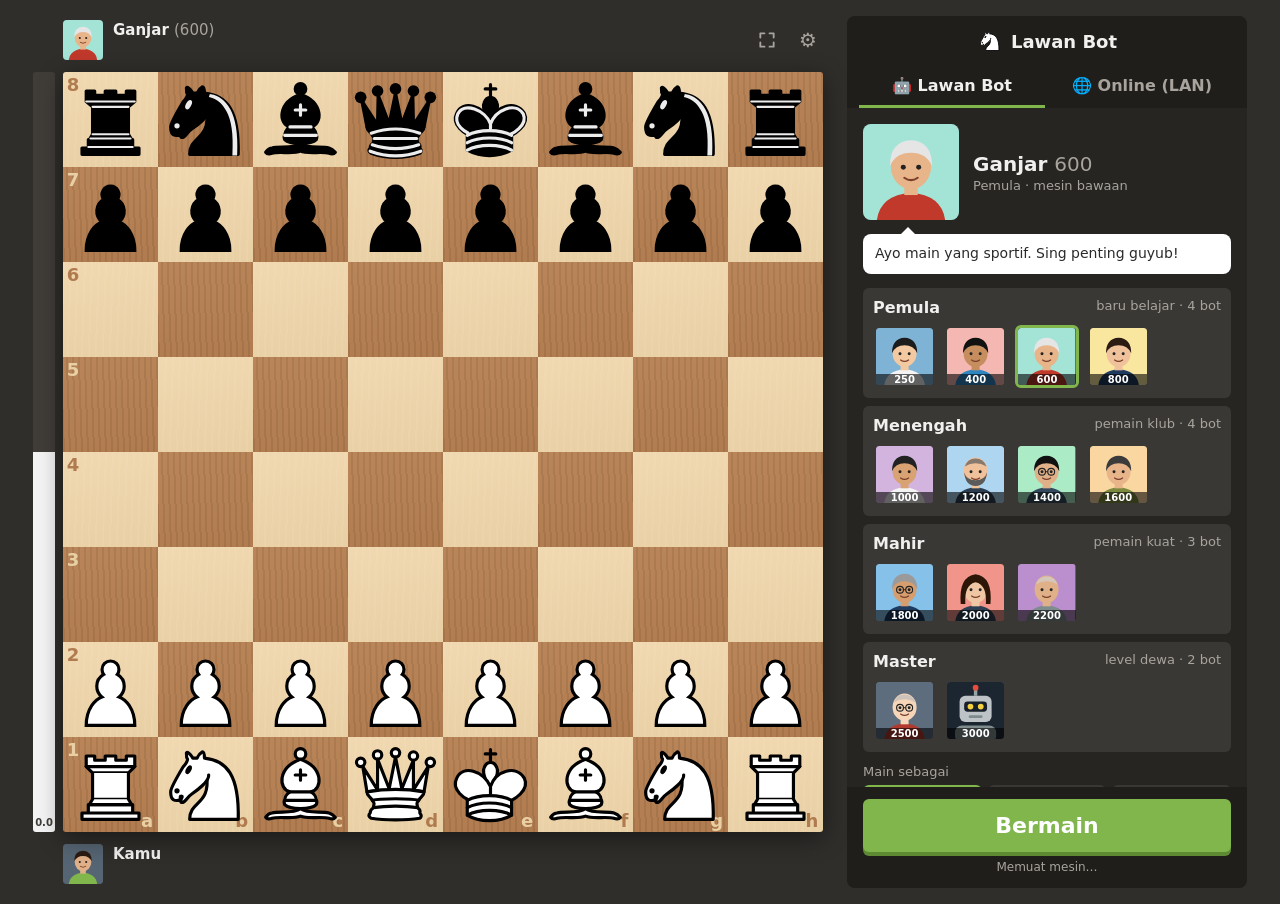
==== index.html @ 0bcccc4a "Video kalah tersendiri: media/kalah.mp4 skak.mp4 tetap untuk menang.  Co-Authored-By: Claude Opus 5." ====
<!doctype html>
<html lang="id">
<head>
  <meta charset="utf-8">
  <meta name="viewport" content="width=device-width, initial-scale=1">
  <title>Pakcatur – Main Catur Gratis</title>
  <meta name="description" content="Main catur gratis di browser: lawan 13 bot (rating 250–3000), ulasan permainan dengan akurasi tiap langkah, atau tanding online dengan teman.">
  <meta name="theme-color" content="#302e2b">
  <link rel="icon" type="image/png" href="img/favicon.png">
  <link rel="apple-touch-icon" href="img/apple-touch-icon.png">
  <!-- Pratinjau saat link dibagikan (WhatsApp, Facebook, Telegram, X) -->
  <meta property="og:type" content="website">
  <meta property="og:site_name" content="Pakcatur">
  <meta property="og:locale" content="id_ID">
  <meta property="og:url" content="https://pakcatur.my.id/">
  <meta property="og:title" content="Pakcatur – Main Catur Gratis">
  <meta property="og:description" content="Main catur gratis di browser: lawan 13 bot (rating 250–3000), ulasan permainan dengan akurasi tiap langkah, atau tanding online dengan teman.">
  <meta property="og:image" content="https://pakcatur.my.id/img/og.png">
  <meta property="og:image:width" content="1200">
  <meta property="og:image:height" content="630">
  <meta property="og:image:alt" content="Pakcatur: ikon kuda catur dan tulisan Main catur gratis di browser">
  <meta name="twitter:card" content="summary_large_image">
  <link rel="stylesheet" href="css/style.css?v=8">
</head>
<body>
  <main class="app">
    <section class="play-area">
      <!-- Khusus HP: obrolan bot di atas papan -->
      <div class="m-chat" id="mChat">
        <div class="avatar" id="mChatAvatar"></div>
        <div class="m-bubbles">
          <div id="mBubbles"></div>
          <div class="m-status" id="mStatus"></div>
        </div>
      </div>
      <div class="player-bar" id="topBar">
        <div class="avatar" id="topAvatar"></div>
        <div class="player-info">
          <div class="player-name"><span id="topName">Bot</span> <span class="rating" id="topRating"></span></div>
          <div class="captured" id="topCaptured"></div>
        </div>
        <div class="clock" id="topClock" hidden>10:00</div>
        <button class="icon-gear" id="btnFull" data-tip="Layar penuh (tekan lagi untuk keluar)" data-key="L"></button>
        <button class="icon-gear" id="btnSettings" data-tip="Ganti tema papan &amp; set bidak" data-key="T">⚙</button>
      </div>

      <div class="board-row">
        <div class="eval-bar" id="evalBar" title="Evaluasi posisi">
          <div class="eval-fill" id="evalFill"></div>
          <span class="eval-text" id="evalText">0.0</span>
        </div>
        <div class="board-wrap">
          <div class="board" id="board" aria-label="Papan catur">
            <div class="squares" id="squares"></div>
            <svg class="arrows" id="arrows" viewBox="0 0 800 800" aria-hidden="true">
              <defs>
                <marker id="ah-user" markerWidth="4" markerHeight="4" refX="2" refY="2" orient="auto"><path d="M0,0 L4,2 L0,4 z" fill="rgba(255,170,0,.85)"/></marker>
                <marker id="ah-best" markerWidth="4" markerHeight="4" refX="2" refY="2" orient="auto"><path d="M0,0 L4,2 L0,4 z" fill="rgba(129,182,76,.9)"/></marker>
                <marker id="ah-hint" markerWidth="4" markerHeight="4" refX="2" refY="2" orient="auto"><path d="M0,0 L4,2 L0,4 z" fill="rgba(60,140,255,.85)"/></marker>
              </defs>
            </svg>
            <div class="pieces" id="pieces"></div>
            <div class="cls-badge" id="clsBadge" hidden></div>
            <div class="promo" id="promo" hidden></div>
            <div class="overlay" id="gameOver" hidden>
              <div class="result-card" id="resultCard">
                <video class="result-video" id="resultVideo" playsinline loop preload="none"></video>
                <button class="close-x" id="btnCloseResult" title="Tutup">✕</button>
                <button class="video-sound" id="btnVideoSound" title="Nyalakan suara video" hidden>🔇</button>
                <div class="result-title" id="resultTitle">Kamu Menang!</div>
                <div class="result-reason" id="resultReason">dengan skakmat</div>
                <div class="result-avatars">
                  <div class="result-player"><div class="avatar big" id="resultMe"></div><div class="result-name" id="resultMeName"></div></div>
                  <span class="vs" id="resultScore">1-0</span>
                  <div class="result-player"><div class="avatar big" id="resultBot"></div><div class="result-name" id="resultBotName"></div></div>
                </div>
                <button class="btn green" id="btnGameReview" data-tip="Analisis semua langkah: akurasi, blunder &amp; langkah terbaik" data-key="G">⭐ Ulasan Permainan</button>
                <div class="btn-row">
                  <button class="btn" id="btnRematch" data-tip="Main lagi melawan lawan yang sama" data-key="N">Main Lagi</button>
                  <button class="btn" id="btnNewBot">Ganti Bot</button>
                </div>
              </div>
            </div>
          </div>
        </div>
      </div>

      <div class="player-bar" id="bottomBar">
        <div class="avatar" id="bottomAvatar"></div>
        <div class="player-info">
          <div class="player-name"><span id="bottomName">Kamu</span> <span class="rating" id="bottomRating"></span></div>
          <div class="captured" id="bottomCaptured"></div>
        </div>
        <div class="clock" id="bottomClock" hidden>10:00</div>
      </div>

      <!-- Khusus HP: daftar langkah mendatar -->
      <div class="m-moves">
        <button class="m-arrow" id="mPrev" aria-label="Mundur">‹</button>
        <div class="m-strip" id="mStrip"></div>
        <button class="m-arrow" id="mNext" aria-label="Maju">›</button>
      </div>
    </section>

    <aside class="panel">
      <header class="panel-head">
        <img src="pieces/wN.svg" alt="" width="26" height="26">
        <h1 id="panelTitle">Lawan Bot</h1>
      </header>
      <div class="mode-tabs" id="modeTabs">
        <button data-tab="bot" class="active">🤖 Lawan Bot</button>
        <button data-tab="online">🌐 Online (LAN)</button>
      </div>

      <!-- Tahap pilih bot -->
      <div class="panel-body" id="setupView">
        <div class="bot-hero">
          <div class="avatar huge" id="heroAvatar"></div>
          <div>
            <div class="hero-name"><span id="heroName"></span> <span class="rating" id="heroRating"></span></div>
            <div class="hero-level" id="heroLevel"></div>
          </div>
        </div>
        <div class="bubble" id="heroQuote"></div>
        <div class="bot-groups" id="botGroups"></div>

        <div class="options">
          <div class="opt-label">Main sebagai</div>
          <div class="seg" id="colorSeg">
            <button data-color="w" title="Putih"><img src="pieces/wK.svg" alt="Putih"></button>
            <button data-color="r" title="Acak"><span class="rand">?</span></button>
            <button data-color="b" title="Hitam"><img src="pieces/bK.svg" alt="Hitam"></button>
          </div>
          <div class="opt-label">Waktu</div>
          <select id="timeSelect">
            <option value="0">Tanpa batas waktu</option>
            <option value="180+2">3 menit | +2 detik</option>
            <option value="300+0">5 menit</option>
            <option value="600+0">10 menit</option>
            <option value="900+10">15 menit | +10 detik</option>
          </select>
          <label class="check"><input type="checkbox" id="optHints" checked> Tampilkan langkah yang sah</label>
          <label class="check"><input type="checkbox" id="optEval" checked> Tampilkan bar evaluasi</label>
          <label class="check"><input type="checkbox" id="optSound" checked> Suara</label>
          <button class="btn wide" id="btnTheme" data-tip="Ganti tema papan &amp; set bidak" data-key="T">🎨 Tema Papan &amp; Bidak</button>
        </div>
      </div>

      <!-- Lobi online (jaringan lokal) -->
      <div class="panel-body" id="onlineView" hidden>
        <div id="olOffline" class="ol-offline">
          <b>Mode online butuh server.</b>
          <p>Di komputer yang menyimpan game, jalankan:</p>
          <pre>cd D:\Catur
node server.js</pre>
          <p>Lalu buka alamat <b>Jaringan</b> yang muncul (misalnya <code>http://20.20.200.3:3000</code>) dari semua perangkat yang ingin bermain.</p>
        </div>
        <div id="olMain" hidden>
          <div class="opt-label">Nama kamu</div>
          <input class="text-input" id="olName" maxlength="20" autocomplete="off">

          <div id="olCreateBox">
            <div class="ol-head">Buat Lobi</div>
            <input class="text-input" id="olRoomName" maxlength="20" placeholder="Nama lobi (opsional)" autocomplete="off">
            <div class="opt-label">Kamu main sebagai</div>
            <div class="seg" id="olColorSeg">
              <button data-color="w" title="Putih"><img src="pieces/wK.svg" alt="Putih"></button>
              <button data-color="r" title="Acak"><span class="rand">?</span></button>
              <button data-color="b" title="Hitam"><img src="pieces/bK.svg" alt="Hitam"></button>
            </div>
            <div class="opt-label">Waktu</div>
            <select id="olTime">
              <option value="0">Tanpa batas waktu</option>
              <option value="180+2">3 menit | +2 detik</option>
              <option value="300+0">5 menit</option>
              <option value="600+0">10 menit</option>
              <option value="900+10">15 menit | +10 detik</option>
            </select>
            <button class="btn green wide" id="olCreate">Buat Lobi</button>
          </div>

          <div class="ol-waiting" id="olWaiting" hidden>
            <div class="rv-spinner"></div>
            <div class="ol-wait-name" id="olWaitName"></div>
            <div class="ol-wait-info" id="olWaitInfo"></div>
            <p>Menunggu lawan bergabung…</p>
            <button class="btn" id="olCancel">Batalkan Lobi</button>
          </div>

          <div class="ol-head">Lobi Tersedia <span id="olCount"></span></div>
          <div id="olList"></div>
        </div>
      </div>

      <!-- Tahap bermain -->
      <div class="panel-body" id="gameView" hidden>
        <div class="bot-chat">
          <div class="avatar" id="chatAvatar"></div>
          <div class="bubble" id="chatText"></div>
        </div>
        <form class="ol-chat" id="olChatForm" hidden>
          <input class="text-input" id="olChatInput" maxlength="200" placeholder="Ketik pesan untuk lawan…" autocomplete="off">
          <button class="btn" type="submit">Kirim</button>
        </form>
        <div class="status" id="statusLine"></div>
        <div class="moves" id="moveList"></div>
        <div class="nav">
          <button class="icon-btn" id="navFirst" data-tip="Ke posisi awal" data-key="↑">&#x23EE;</button>
          <button class="icon-btn" id="navPrev" data-tip="Mundur satu langkah" data-key="←">&#x25C0;</button>
          <button class="icon-btn" id="navNext" data-tip="Maju satu langkah" data-key="→">&#x25B6;</button>
          <button class="icon-btn" id="navLast" data-tip="Kembali ke posisi terkini" data-key="↓">&#x23ED;</button>
        </div>
        <div class="actions">
          <button class="btn" id="btnHint" data-tip="Tampilkan panah langkah terbaik dari Stockfish" data-key="H">💡 Petunjuk</button>
          <button class="btn" id="btnUndo" data-tip="Batalkan langkah terakhirmu (dan balasan lawan)" data-key="U / Ctrl+Z">↶ Ambil Kembali</button>
          <button class="btn" id="btnFlip" data-tip="Putar papan 180°" data-key="F">⇅ Balik Papan</button>
          <button class="btn" id="btnPgn" data-tip="Salin catatan permainan (PGN) ke clipboard" data-key="P">📋 Salin PGN</button>
          <button class="btn" id="btnDraw" data-tip="Tawarkan hasil seri kepada lawan" data-key="D" hidden>½ Tawarkan Seri</button>
          <button class="btn danger" id="btnResign" data-tip="Menyerah dan akhiri permainan (tekan dua kali)" data-key="R ×2">⚑ Menyerah</button>
          <button class="btn review-btn" id="btnReviewSide" data-tip="Analisis semua langkah: akurasi, blunder &amp; langkah terbaik" data-key="G" hidden>⭐ Ulasan Permainan</button>
          <button class="btn" id="btnNew" data-tip="Kembali ke menu untuk memilih bot atau lawan baru" data-key="N">＋ Permainan Baru</button>
        </div>
      </div>

      <!-- Tahap ulasan permainan -->
      <div class="panel-body" id="reviewView" hidden>
        <div id="reviewProgress">
          <div class="rv-loading">
            <div class="rv-spinner"></div>
            <div class="rv-title">Menganalisis permainan</div>
            <div class="rv-sub" id="reviewProgressText">Menyiapkan…</div>
            <div class="progress"><div id="reviewBar"></div></div>
            <button class="btn" id="rvCancel">Batal</button>
          </div>
        </div>
        <div id="reviewContent" hidden>
          <div class="coach">
            <div class="coach-icon" id="coachIcon">▶</div>
            <div class="coach-text"><div id="coachTitle"></div><div class="coach-body" id="coachBody"></div><div class="coach-sub" id="coachSub"></div></div>
          </div>
          <div class="coach-actions" id="coachActions" hidden>
            <button class="btn" id="rvBest" data-tip="Putar variasi terbaik di papan" data-key="B">⭐ Langkah Terbaik</button>
            <button class="btn" id="rvRetry" data-tip="Ulangi posisi ini dan cari langkah yang lebih baik" data-key="C">↺ Coba Lagi</button>
            <button class="btn" id="rvExit" data-tip="Keluar dari mode ini" data-key="Esc" hidden>← Kembali</button>
          </div>
          <svg class="eval-graph" id="evalGraph" preserveAspectRatio="none"></svg>
          <div class="nav">
            <button class="icon-btn" id="rvFirst" data-tip="Ke posisi awal" data-key="↑">&#x23EE;</button>
            <button class="icon-btn" id="rvPrev" data-tip="Mundur satu langkah" data-key="←">&#x25C0;</button>
            <button class="icon-btn play" id="rvPlay" data-tip="Putar ulang otomatis" data-key="Spasi">▶</button>
            <button class="icon-btn" id="rvNext" data-tip="Maju satu langkah" data-key="→">&#x25B6;</button>
            <button class="icon-btn" id="rvLast" data-tip="Ke langkah terakhir" data-key="↓">&#x23ED;</button>
          </div>
          <div class="acc-row">
            <div class="acc-card"><div class="avatar" id="accMeAvatar"></div><div class="acc-name">Kamu</div><div class="acc-val" id="accMe">–</div></div>
            <div class="acc-label">Akurasi</div>
            <div class="acc-card"><div class="avatar" id="accBotAvatar"></div><div class="acc-name" id="accBotName">Bot</div><div class="acc-val" id="accBot">–</div></div>
          </div>
          <table class="cls-table" id="clsTable"></table>
          <div class="opening" id="openingName"></div>
          <div class="moves" id="reviewMoves"></div>
          <div class="btn-row">
            <button class="btn" id="rvBack" data-tip="Tutup ulasan dan kembali ke permainan" data-key="Esc">← Kembali</button>
            <button class="btn green" id="rvRematch" data-tip="Mulai permainan baru" data-key="N">Main Lagi</button>
          </div>
        </div>
      </div>

      <footer class="panel-foot">
        <button class="btn green big" id="btnPlay" data-tip="Mulai permainan melawan bot terpilih" data-key="Enter">Bermain</button>
        <div class="engine-info" id="engineInfo">Memuat mesin…</div>
      </footer>
    </aside>
  </main>
  <div class="toast" id="toast" hidden></div>

  <!-- Tawaran dari lawan (seri / main lagi) -->
  <div class="offer-bar" id="offerBar" hidden>
    <span id="offerText"></span>
    <button class="btn green" id="offerAccept">Terima</button>
    <button class="btn" id="offerDecline">Tolak</button>
  </div>

  <!-- Khusus HP: toolbar bawah & menu pilihan -->
  <nav class="m-toolbar" id="mToolbar"></nav>
  <div class="modal" id="mSheet" hidden>
    <div class="modal-card sheet-card" role="dialog" aria-label="Pilihan">
      <button class="close-x" id="mSheetClose" title="Tutup">✕</button>
      <h2>Pilihan</h2>
      <form class="ol-chat" id="mChatForm" hidden>
        <input class="text-input" id="mChatInput" maxlength="200" placeholder="Ketik pesan untuk lawan…" autocomplete="off">
        <button class="btn" type="submit">Kirim</button>
      </form>
      <div id="mSheetItems"></div>
    </div>
  </div>

  <div class="modal" id="settingsModal" hidden>
    <div class="modal-card" role="dialog" aria-label="Tema papan dan bidak">
      <button class="close-x" id="btnCloseSettings" title="Tutup">✕</button>
      <h2>Tema Papan &amp; Bidak</h2>
      <div class="preview-board" id="previewBoard"></div>
      <h3>Papan</h3>
      <div class="theme-grid" id="themeGrid"></div>
      <h3>Bidak</h3>
      <div class="piece-grid" id="pieceGrid"></div>
      <label class="check"><input type="checkbox" id="optCoords" checked> Tampilkan koordinat</label>
      <button class="btn green wide" id="btnSettingsDone">Selesai</button>
    </div>
  </div>

  <script src="js/core.js?v=8"></script>
  <script src="js/ai.js?v=8"></script>
  <script src="engine/stockfish-src.js?v=8" defer></script>
  <script src="js/app.js?v=8" defer></script>
</body>
</html>
---- css/style.css ----
:root {
  --bg: #302e2b;
  --panel: #262522;
  --panel-2: #1f1e1b;
  --card: #3a3835;
  --card-hover: #45423e;
  --text: #f1f0ee;
  --muted: #a8a49d;
  --green: #81b64c;
  --green-dark: #5d8a33;
  --danger: #c4483b;
  --light-sq: #e9cfa4;
  --dark-sq: #b07b4f;
  --last-move: rgba(255, 214, 51, .45);
  --select: rgba(255, 214, 51, .6);
  --board-size: min(calc(100vh - 140px), calc(100vw - 520px));
  font-family: "Segoe UI", system-ui, -apple-system, Roboto, sans-serif;
}

* { box-sizing: border-box; }
html, body { margin: 0; height: 100%; }
body { background: var(--bg); color: var(--text); overflow-x: hidden; }
button { font: inherit; color: inherit; cursor: pointer; }
[hidden] { display: none !important; }

.app {
  display: flex;
  justify-content: center;
  align-items: flex-start;
  gap: 24px;
  padding: 16px;
  min-height: 100%;
}

/* ---------- Area papan ---------- */
.play-area { display: flex; flex-direction: column; gap: 8px; }
.board-row { display: flex; gap: 8px; }

.player-bar {
  display: flex;
  align-items: center;
  gap: 10px;
  height: 48px;
  margin-left: 30px;
  width: var(--board-size);
}
.player-info { flex: 1; min-width: 0; }
.player-name { font-weight: 600; font-size: 15px; white-space: nowrap; overflow: hidden; text-overflow: ellipsis; }
.rating { color: var(--muted); font-weight: 400; }
.captured { display: flex; align-items: center; height: 20px; font-size: 12px; color: var(--muted); }
.captured img { width: 18px; height: 18px; margin-right: -7px; }
.captured img + span { margin-left: 12px; }
.captured .gap { width: 10px; }

.clock {
  font-family: Consolas, "Roboto Mono", monospace;
  font-size: 22px;
  font-weight: 700;
  padding: 6px 12px;
  border-radius: 4px;
  background: #989795;
  color: #3a3835;
  min-width: 100px;
  text-align: right;
}
.clock.active { background: #fff; color: #1f1e1b; }
.clock.low { background: #e05a4e; color: #fff; }

.avatar {
  width: 40px; height: 40px;
  border-radius: 4px;
  overflow: hidden;
  flex-shrink: 0;
  background: #555;
}
.avatar svg { width: 100%; height: 100%; display: block; }
.avatar.big { width: 64px; height: 64px; border-radius: 6px; }
.avatar.huge { width: 96px; height: 96px; border-radius: 8px; }

.eval-bar {
  position: relative;
  width: 22px;
  height: var(--board-size);
  background: #403d39;
  border-radius: 3px;
  overflow: hidden;
  flex-shrink: 0;
}
.eval-bar.off { visibility: hidden; }
.eval-fill {
  position: absolute;
  left: 0; right: 0; bottom: 0;
  height: 50%;
  background: #f4f4f4;
  transition: height .6s ease;
}
.eval-bar.flipped .eval-fill { top: 0; bottom: auto; }
.eval-text {
  position: absolute;
  left: 0; right: 0;
  bottom: 4px;
  font-size: 10px;
  font-weight: 700;
  text-align: center;
  color: #403d39;
}
.eval-text.top { top: 4px; bottom: auto; color: #f4f4f4; }

.board-wrap { width: var(--board-size); height: var(--board-size); }
.board {
  position: relative;
  width: 100%; height: 100%;
  border-radius: 3px;
  overflow: hidden;
  user-select: none;
  touch-action: none;
  box-shadow: 0 6px 24px rgba(0, 0, 0, .45);
}
.squares {
  position: absolute; inset: 0;
  display: grid;
  grid-template-columns: repeat(8, 1fr);
  grid-template-rows: repeat(8, 1fr);
}
.sq { position: relative; }
.sq.light { background: var(--light-bg); }
.sq.dark { background: var(--dark-bg); }
.sq::before { content: ""; position: absolute; inset: 0; pointer-events: none; }
.sq.last::before { background: var(--last-move); }
.sq.sel::before { background: var(--select); }
.sq.hover::before { box-shadow: inset 0 0 0 4px rgba(255, 255, 255, .65); }
.sq.mark::before { background: rgba(235, 97, 80, .8); }
.sq.check::before {
  background: radial-gradient(circle, rgba(255, 0, 0, .95) 0%, rgba(231, 0, 0, .6) 35%, rgba(169, 0, 0, 0) 70%);
}
.sq.hint-sq::before { background: rgba(60, 140, 255, .35); }
.sq.dot::after {
  content: "";
  position: absolute;
  left: 50%; top: 50%;
  width: 32%; height: 32%;
  transform: translate(-50%, -50%);
  border-radius: 50%;
  background: rgba(0, 0, 0, .16);
  pointer-events: none;
}
.sq.ring::after {
  content: "";
  position: absolute;
  inset: 0;
  border-radius: 50%;
  box-shadow: inset 0 0 0 calc(var(--board-size) / 8 * .09) rgba(0, 0, 0, .16);
  pointer-events: none;
}
.coord {
  position: absolute;
  font-size: calc(var(--board-size) / 8 * .19);
  font-weight: 700;
  pointer-events: none;
}
.coord.rank { left: 4%; top: 2%; }
.coord.file { right: 5%; bottom: 1%; }
.sq.light .coord { color: var(--dark-sq); }
.sq.dark .coord { color: var(--light-sq); }

.arrows { position: absolute; inset: 0; width: 100%; height: 100%; pointer-events: none; z-index: 3; }

.pieces { position: absolute; inset: 0; pointer-events: none; z-index: 2; }
.piece {
  position: absolute;
  left: 0; top: 0;
  width: 12.5%; height: 12.5%;
  background-size: 100% 100%;
  will-change: transform;
}
.piece.anim { transition: transform .18s ease-out; }
.piece.dragging { z-index: 10; transform-origin: center; filter: drop-shadow(0 6px 6px rgba(0, 0, 0, .35)); }
.piece.ghost { opacity: .35; }

.promo {
  position: absolute;
  width: 12.5%;
  z-index: 20;
  background: #fff;
  border-radius: 4px;
  box-shadow: 0 4px 18px rgba(0, 0, 0, .5);
  display: flex;
  flex-direction: column;
}
.promo button {
  aspect-ratio: 1;
  border: 0;
  background: #fff center / 90% no-repeat;
  border-radius: 50%;
  transition: background-color .1s;
}
.promo button:hover { background-color: #e4e4e4; }
.promo .close { aspect-ratio: auto; height: 28px; border-radius: 0; font-size: 18px; color: #666; background: #f1f1f1; }

.overlay {
  position: absolute; inset: 0;
  z-index: 30;
  background: rgba(0, 0, 0, .35);
  display: flex;
  align-items: center;
  justify-content: center;
}
.result-card {
  width: min(380px, 86%);
  background: var(--panel);
  border-radius: 10px;
  padding: 24px 22px;
  text-align: center;
  box-shadow: 0 10px 40px rgba(0, 0, 0, .6);
  animation: pop .25s ease-out;
}
@keyframes pop { from { transform: scale(.85); opacity: 0; } }
.result-title { font-size: 26px; font-weight: 800; }
.result-reason { color: var(--muted); margin: 4px 0 14px; }
.result-avatars { display: flex; align-items: center; justify-content: center; gap: 18px; margin-bottom: 20px; }
.result-player { display: flex; flex-direction: column; align-items: center; gap: 6px; width: 110px; }
.result-player .avatar.big { width: 76px; height: 76px; }
.result-name {
  max-width: 100%;
  font-weight: 700; font-size: 15px;
  white-space: nowrap; overflow: hidden; text-overflow: ellipsis;
}
.result-card.has-video .result-name { text-shadow: 0 1px 4px rgba(0, 0, 0, .9); }
.vs { font-size: 20px; font-weight: 700; }

/* ---------- Panel kanan ---------- */
.panel {
  width: 400px;
  height: calc(var(--board-size) + 112px);
  min-height: 560px;
  background: var(--panel);
  border-radius: 8px;
  display: flex;
  flex-direction: column;
  overflow: hidden;
}
.panel-head {
  display: flex;
  align-items: center;
  justify-content: center;
  gap: 8px;
  padding: 12px;
  background: var(--panel-2);
}
.panel-head h1 { font-size: 18px; margin: 0; }
.panel-body { flex: 1; overflow-y: auto; padding: 16px; }
.panel-foot { padding: 12px 16px 14px; background: var(--panel-2); }

.bot-hero { display: flex; align-items: center; gap: 14px; }
.hero-name { font-size: 20px; font-weight: 700; }
.hero-level { color: var(--muted); font-size: 13px; margin-top: 2px; }

.bubble {
  position: relative;
  background: #fff;
  color: #2b2a28;
  padding: 10px 12px;
  border-radius: 8px;
  font-size: 14px;
  line-height: 1.4;
  margin: 14px 0;
}
.bot-hero + .bubble::before {
  content: "";
  position: absolute;
  top: -7px; left: 38px;
  border: 7px solid transparent;
  border-top: 0;
  border-bottom-color: #fff;
}

.group { background: var(--card); border-radius: 6px; padding: 10px; margin-bottom: 8px; }
.group-head { display: flex; justify-content: space-between; font-weight: 600; margin-bottom: 8px; }
.group-head span { color: var(--muted); font-weight: 400; font-size: 13px; }
.bot-grid { display: grid; grid-template-columns: repeat(5, 1fr); gap: 8px; }
.bot-pick {
  position: relative;
  padding: 0;
  border: 3px solid transparent;
  border-radius: 6px;
  background: none;
  aspect-ratio: 1;
  overflow: hidden;
  transition: transform .1s;
}
.bot-pick:hover { transform: translateY(-2px); }
.bot-pick.active { border-color: var(--green); }
.bot-pick .avatar { width: 100%; height: 100%; border-radius: 3px; }
.bot-pick .lvl {
  position: absolute;
  left: 0; right: 0; bottom: 0;
  font-size: 10px;
  font-weight: 700;
  background: rgba(0, 0, 0, .6);
  color: #fff;
}

.options { margin-top: 12px; }
.opt-label { color: var(--muted); font-size: 13px; margin: 12px 0 6px; }
.seg { display: grid; grid-template-columns: repeat(3, 1fr); gap: 6px; }
.seg button {
  height: 48px;
  border: 2px solid transparent;
  border-radius: 6px;
  background: var(--card);
  display: flex;
  align-items: center;
  justify-content: center;
}
.seg button img { width: 36px; height: 36px; }
.seg button.active { border-color: var(--green); background: var(--card-hover); }
.rand { font-size: 26px; font-weight: 800; }
select {
  width: 100%;
  padding: 10px;
  border-radius: 6px;
  border: 0;
  background: var(--card);
  color: var(--text);
  font: inherit;
}
.check { display: flex; align-items: center; gap: 8px; margin-top: 10px; font-size: 14px; cursor: pointer; }
.check input { width: 18px; height: 18px; accent-color: var(--green); }

.btn {
  border: 0;
  border-radius: 6px;
  padding: 10px 12px;
  background: var(--card);
  font-weight: 600;
  box-shadow: 0 3px 0 rgba(0, 0, 0, .3);
  transition: background .1s, transform .05s;
}
.btn:hover { background: var(--card-hover); }
.btn:active { transform: translateY(2px); box-shadow: 0 1px 0 rgba(0, 0, 0, .3); }
.btn:disabled { opacity: .45; cursor: default; }
.btn.green { background: var(--green); color: #fff; box-shadow: 0 4px 0 var(--green-dark); width: 100%; }
.btn.green:hover { background: #95c95f; }
.btn.big { font-size: 22px; padding: 14px; font-weight: 800; }
.btn.danger:hover { background: var(--danger); }
.btn-row { display: grid; grid-template-columns: 1fr 1fr; gap: 8px; margin-top: 10px; }
.result-card .btn.green { font-size: 18px; padding: 12px; }

.engine-info { margin-top: 8px; font-size: 12px; color: var(--muted); text-align: center; }

.bot-chat { display: flex; gap: 10px; align-items: flex-start; }
.bot-chat .bubble { margin: 0; flex: 1; }
.bot-chat .bubble::before {
  content: "";
  position: absolute;
  left: -7px; top: 14px;
  border: 7px solid transparent;
  border-left: 0;
  border-right-color: #fff;
}
.status { margin: 12px 0 8px; font-size: 14px; color: var(--muted); min-height: 20px; }
.status .dots::after { content: ""; animation: dots 1.2s steps(4) infinite; }
@keyframes dots { 0% { content: ""; } 25% { content: "."; } 50% { content: ".."; } 75% { content: "..."; } }

.moves {
  background: var(--panel-2);
  border-radius: 6px;
  height: 240px;
  overflow-y: auto;
  font-size: 14px;
  padding: 4px 0;
}
.move-row { display: grid; grid-template-columns: 44px 1fr 1fr; align-items: center; padding: 1px 8px; }
.move-row:nth-child(even) { background: rgba(255, 255, 255, .03); }
.move-no { color: var(--muted); }
.mv { padding: 3px 6px; border-radius: 3px; cursor: pointer; font-weight: 600; }
.mv:hover { background: var(--card-hover); }
.mv.current { background: #4b4847; box-shadow: inset 0 -2px 0 var(--green); }
.moves .empty { color: var(--muted); text-align: center; padding: 20px; }

.nav { display: grid; grid-template-columns: repeat(4, 1fr); gap: 6px; margin: 10px 0; }
.icon-btn { border: 0; border-radius: 6px; background: var(--card); padding: 8px; font-size: 16px; }
.icon-btn:hover { background: var(--card-hover); }
.actions { display: grid; grid-template-columns: 1fr 1fr; gap: 8px; }

.toast {
  position: fixed;
  left: 50%; bottom: 24px;
  transform: translateX(-50%);
  background: #111;
  color: #fff;
  padding: 10px 16px;
  border-radius: 6px;
  font-size: 14px;
  z-index: 100;
  box-shadow: 0 4px 16px rgba(0, 0, 0, .5);
}

/* ---------- Layar kecil ---------- */
@media (max-width: 960px) {
  :root { --board-size: min(calc(100vw - 62px), 640px); }
  .app { flex-direction: column; align-items: center; padding: 10px 16px; gap: 14px; }
  .panel { width: calc(var(--board-size) + 30px); height: auto; min-height: 0; }
  .panel-body { overflow: visible; }
  .moves { height: 160px; }
  .eval-bar { width: 14px; }
  .player-bar { margin-left: 22px; }
}

/* ---------- Ulasan permainan ---------- */
.result-card { position: relative; }
.close-x {
  position: absolute;
  top: 8px; right: 10px;
  border: 0;
  background: none;
  color: var(--muted);
  font-size: 18px;
}
.close-x:hover { color: var(--text); }

/* Video di belakang kartu hasil (skakmat), ditutup lapisan gelap supaya tulisan tetap terbaca */
.result-card { overflow: hidden; }
.result-card > * { position: relative; z-index: 2; }
.result-card > .close-x, .result-card > .video-sound { position: absolute; }
.result-card > .result-video {
  position: absolute; inset: 0; z-index: 0;
  width: 100%; height: 100%;
  object-fit: cover;
  display: none;
}
.result-card.has-video > .result-video { display: block; }
.result-card.has-video::before {
  content: ''; position: absolute; inset: 0; z-index: 1;
  background: linear-gradient(rgba(0, 0, 0, .55), rgba(0, 0, 0, .75));
}
.result-card.has-video .result-title { text-shadow: 0 2px 8px rgba(0, 0, 0, .8); }
.result-card.has-video .result-reason,
.result-card.has-video .close-x { color: #ddd; }
.video-sound {
  top: 6px; left: 8px;
  border: 0; border-radius: 6px;
  background: rgba(0, 0, 0, .45);
  font-size: 16px; padding: 2px 6px;
}
.review-btn { grid-column: span 2; background: var(--green); color: #fff; box-shadow: 0 3px 0 var(--green-dark); }
.review-btn:hover { background: #95c95f; }

.cls-badge {
  position: absolute;
  z-index: 4;
  width: 4.4%;
  aspect-ratio: 1;
  border-radius: 50%;
  display: flex;
  align-items: center;
  justify-content: center;
  color: #fff;
  font-weight: 800;
  font-size: calc(var(--board-size) * .022);
  box-shadow: 0 2px 4px rgba(0, 0, 0, .4);
  pointer-events: none;
  animation: pop .2s ease-out;
}

.rv-loading { text-align: center; padding: 40px 10px; }
.rv-spinner {
  width: 44px; height: 44px;
  margin: 0 auto 16px;
  border: 4px solid var(--card);
  border-top-color: var(--green);
  border-radius: 50%;
  animation: spin 1s linear infinite;
}
@keyframes spin { to { transform: rotate(360deg); } }
.rv-title { font-size: 18px; font-weight: 700; }
.rv-sub { color: var(--muted); font-size: 13px; margin: 6px 0 14px; }
.progress { height: 8px; background: var(--card); border-radius: 4px; overflow: hidden; margin-bottom: 18px; }
.progress div { height: 100%; width: 0; background: var(--green); transition: width .3s; }

.coach { display: flex; gap: 10px; align-items: flex-start; background: #fff; color: #2b2a28; border-radius: 8px; padding: 10px 12px; min-height: 64px; }
.coach-icon {
  flex-shrink: 0;
  width: 30px; height: 30px;
  border-radius: 50%;
  display: flex;
  align-items: center;
  justify-content: center;
  color: #fff;
  font-weight: 800;
  font-size: 14px;
}
.coach-text { font-size: 14px; line-height: 1.4; }
.coach-sub { color: #6b6965; font-size: 13px; margin-top: 2px; }

.eval-graph {
  display: block;
  width: 100%;
  height: 80px;
  margin-top: 12px;
  border-radius: 6px;
  cursor: pointer;
}
#reviewView .nav { grid-template-columns: repeat(5, 1fr); }
.icon-btn.play { background: var(--green); color: #fff; }
.icon-btn.play:hover { background: #95c95f; }

.acc-row { display: grid; grid-template-columns: 1fr auto 1fr; align-items: center; gap: 8px; margin: 4px 0 10px; }
.acc-card { display: flex; flex-direction: column; align-items: center; gap: 4px; }
.acc-card .avatar { width: 48px; height: 48px; }
.acc-name { font-size: 13px; color: var(--muted); text-align: center; }
.acc-val { font-size: 22px; font-weight: 800; background: #fff; color: #2b2a28; border-radius: 6px; padding: 2px 12px; min-width: 70px; text-align: center; }
.acc-card:last-child .acc-val { background: #403d39; color: #fff; }
.acc-label { color: var(--muted); font-size: 13px; }

.cls-table { width: 100%; border-collapse: collapse; font-size: 14px; margin-bottom: 8px; }
.cls-table td { padding: 3px 4px; }
.cls-table .cnt { width: 50px; text-align: center; font-weight: 800; }
.cls-table .lbl { display: flex; align-items: center; justify-content: center; gap: 8px; }
.cls-icon {
  display: inline-flex;
  align-items: center;
  justify-content: center;
  width: 18px; height: 18px;
  border-radius: 50%;
  color: #fff;
  font-style: normal;
  font-size: 10px;
  font-weight: 800;
  margin-right: 5px;
  vertical-align: -3px;
}
.opening { color: var(--muted); font-size: 13px; margin: 6px 0; text-align: center; }
#reviewMoves { height: 180px; margin-bottom: 10px; }

/* Premove */
.sq.premove::before { background: rgba(214, 79, 64, .55); }

/* Penjelasan pelatih */
.coach-body { font-size: 13.5px; line-height: 1.45; margin-top: 4px; color: #3a3835; }
.coach-body b { color: #1f1e1b; }
.pv-dim { color: #9a968f; }
.coach-actions { display: flex; gap: 8px; margin-top: 8px; }
.coach-actions .btn { flex: 1; padding: 8px 10px; font-size: 14px; }

/* ---------- Tema papan ---------- */
:root, [data-theme="wood"] {
  --light-sq: #e9cfa4; --dark-sq: #b07b4f;
  --light-bg: repeating-linear-gradient(92deg, rgba(255, 255, 255, .06) 0 2px, transparent 2px 7px), linear-gradient(170deg, #f0d8b0, #e9cfa4);
  --dark-bg: repeating-linear-gradient(88deg, rgba(0, 0, 0, .07) 0 2px, transparent 2px 6px), linear-gradient(170deg, #b98559, #b07b4f);
}
[data-theme="green"] { --light-sq: #eeeed2; --dark-sq: #769656; --light-bg: #eeeed2; --dark-bg: #769656; }
[data-theme="brown"] { --light-sq: #f0d9b5; --dark-sq: #b58863; --light-bg: #f0d9b5; --dark-bg: #b58863; }
[data-theme="blue"] { --light-sq: #dee3e6; --dark-sq: #8ca2ad; --light-bg: #dee3e6; --dark-bg: #8ca2ad; }
[data-theme="purple"] { --light-sq: #ece6f5; --dark-sq: #9179bd; --light-bg: #ece6f5; --dark-bg: #9179bd; }
[data-theme="coral"] { --light-sq: #f3e0d9; --dark-sq: #c47c6b; --light-bg: #f3e0d9; --dark-bg: #c47c6b; }
[data-theme="night"] { --light-sq: #aab6c5; --dark-sq: #4e5e75; --light-bg: #aab6c5; --dark-bg: #4e5e75; }
[data-theme="marble"] {
  --light-sq: #e8e6e3; --dark-sq: #8f8d8a;
  --light-bg: radial-gradient(circle at 30% 20%, rgba(255, 255, 255, .7), transparent 60%), linear-gradient(135deg, #ecebe8, #dcdad6);
  --dark-bg: radial-gradient(circle at 70% 80%, rgba(255, 255, 255, .18), transparent 55%), linear-gradient(135deg, #9a9895, #7f7d7a);
}

.icon-gear {
  border: 0;
  background: none;
  color: var(--muted);
  font-size: 20px;
  padding: 4px 6px;
  border-radius: 4px;
}
.icon-gear:hover { color: var(--text); background: var(--card); }
.btn.wide { width: 100%; margin-top: 14px; }

.modal {
  position: fixed;
  inset: 0;
  z-index: 200;
  background: rgba(0, 0, 0, .6);
  display: flex;
  align-items: center;
  justify-content: center;
  padding: 16px;
}
.modal-card {
  position: relative;
  width: min(520px, 100%);
  max-height: calc(100vh - 32px);
  overflow-y: auto;
  background: var(--panel);
  border-radius: 10px;
  padding: 20px;
  box-shadow: 0 10px 40px rgba(0, 0, 0, .6);
  animation: pop .2s ease-out;
}
.modal-card h2 { margin: 0 0 14px; font-size: 20px; }
.modal-card h3 { margin: 18px 0 8px; font-size: 14px; color: var(--muted); font-weight: 600; }
.theme-grid, .piece-grid { display: grid; grid-template-columns: repeat(4, 1fr); gap: 10px; }
.theme-opt, .piece-opt {
  padding: 6px;
  border: 3px solid transparent;
  border-radius: 8px;
  background: var(--card);
  display: flex;
  flex-direction: column;
  align-items: center;
  gap: 6px;
  font-size: 12px;
}
.theme-opt:hover, .piece-opt:hover { background: var(--card-hover); }
.theme-opt.active, .piece-opt.active { border-color: var(--green); }
.swatch {
  width: 100%;
  aspect-ratio: 1;
  display: grid;
  grid-template-columns: 1fr 1fr;
  border-radius: 4px;
  overflow: hidden;
}
.swatch .l { background: var(--light-bg); }
.swatch .d { background: var(--dark-bg); }
.piece-opt .pv { width: 100%; aspect-ratio: 2 / 1; display: flex; justify-content: center; border-radius: 4px; background: var(--light-bg); }
.piece-opt .pv img { height: 100%; width: 50%; object-fit: contain; }
.preview-board { width: 100%; max-width: 240px; aspect-ratio: 1; margin: 0 auto; display: grid; grid-template-columns: repeat(4, 1fr); border-radius: 4px; overflow: hidden; }
.preview-board div { position: relative; background-size: 90%; background-position: center; background-repeat: no-repeat; }
.preview-board .l { background-color: transparent; }
@media (max-width: 520px) { .theme-grid, .piece-grid { grid-template-columns: repeat(3, 1fr); } }
.board.no-coords .coord { display: none; }

/* ---------- Tampilan HP (mirip aplikasi) ---------- */
.m-chat, .m-moves, .m-toolbar { display: none; }
.m-chat { gap: 10px; align-items: flex-end; padding: 12px 12px 10px; width: 100%; min-height: 96px; }
.m-chat .avatar { width: 64px; height: 64px; border-radius: 50%; }
.m-bubbles { flex: 1; min-width: 0; display: flex; flex-direction: column; gap: 6px; }
#mBubbles { display: flex; flex-direction: column; gap: 6px; }
.m-bubble {
  position: relative;
  background: #fff;
  color: #2b2a28;
  border-radius: 14px;
  padding: 9px 14px;
  font-size: 15px;
  line-height: 1.35;
  animation: pop .2s ease-out;
}
.m-bubble:last-child::before {
  content: "";
  position: absolute;
  left: -7px; bottom: 12px;
  border: 7px solid transparent;
  border-left: 0;
  border-right-color: #fff;
}
.m-status { font-size: 13px; color: var(--muted); min-height: 18px; padding-left: 4px; }
.m-status .dots::after { content: ""; animation: dots 1.2s steps(4) infinite; }

.m-moves { align-items: center; width: 100%; padding: 6px 0; }
.m-strip {
  flex: 1;
  display: flex;
  align-items: center;
  gap: 2px;
  overflow-x: auto;
  white-space: nowrap;
  scrollbar-width: none;
  font-size: 16px;
}
.m-strip::-webkit-scrollbar { display: none; }
.m-no { color: var(--muted); margin-left: 10px; }
.m-mv { padding: 4px 8px; border-radius: 4px; font-weight: 700; cursor: pointer; }
.m-mv.current { background: #4b4847; box-shadow: inset 0 -2px 0 #fff; }
.m-mv .cls-icon { margin-right: 4px; }
.m-empty { color: var(--muted); margin: 0 auto; font-size: 14px; }
.m-arrow { background: none; border: 0; color: var(--muted); font-size: 34px; line-height: 1; padding: 0 14px; }
.m-arrow:active { color: var(--text); }

.m-toolbar {
  position: fixed;
  left: 0; right: 0; bottom: 0;
  z-index: 50;
  justify-content: space-around;
  background: var(--panel-2);
  border-top: 1px solid rgba(255, 255, 255, .06);
  padding: 6px 0 calc(6px + env(safe-area-inset-bottom));
}
.tb {
  flex: 1;
  background: none;
  border: 0;
  color: #c9c7c3;
  display: flex;
  flex-direction: column;
  align-items: center;
  gap: 3px;
  font-size: 12px;
  font-weight: 600;
  padding: 4px 0;
}
.tb svg { width: 26px; height: 26px; fill: none; stroke: currentColor; stroke-width: 2.2; stroke-linecap: round; stroke-linejoin: round; }
.tb:disabled { opacity: .35; }
.tb:active:not(:disabled) { color: #fff; }
.tb.warn { color: #ff7769; }

.sheet-card { padding-bottom: 8px; }
.sheet-item {
  display: block;
  width: 100%;
  text-align: left;
  background: none;
  border: 0;
  border-top: 1px solid rgba(255, 255, 255, .06);
  padding: 15px 4px;
  font-size: 16px;
  font-weight: 600;
}
.sheet-item:hover { background: var(--card); }

@media (max-width: 760px) {
  :root { --board-size: min(100vw, calc(100dvh - 300px)); }
  .app { padding: 0; gap: 0; }
  .play-area { gap: 0; width: 100%; align-items: center; }
  .eval-bar { display: none; }
  .board-row { gap: 0; justify-content: center; }
  .board { border-radius: 0; box-shadow: none; }
  .player-bar { margin-left: 0; width: var(--board-size); height: 42px; padding: 0 8px; gap: 8px; }
  .player-bar .avatar { width: 30px; height: 30px; }
  .clock { font-size: 18px; min-width: 78px; padding: 4px 8px; }
  .panel { width: 100%; border-radius: 0; min-height: 0; height: auto; }

  body:not([data-mode="setup"]) .m-chat,
  body:not([data-mode="setup"]) .m-moves,
  body:not([data-mode="setup"]) .m-toolbar { display: flex; }
  body:not([data-mode="setup"]) .app { padding-bottom: 76px; }
  body[data-mode="play"] .panel,
  body[data-mode="over"] .panel { display: none; }
  body[data-mode="review"] .panel-head,
  body[data-mode="review"] .panel-foot,
  #reviewView .nav { display: none; }
  body[data-mode="review"] .m-chat { display: none; }
  body[data-mode="setup"] .panel { order: -1; }
  body[data-mode="setup"] .play-area { padding: 12px 0 16px; }
  .result-card { width: min(380px, 92%); }
}
@media (max-width: 760px) {
  body[data-mode="setup"] .panel-foot { position: sticky; bottom: 0; z-index: 5; box-shadow: 0 -6px 16px rgba(0, 0, 0, .35); }
}
@media (max-width: 760px) {
  #reviewMoves { display: none; }
}

/* ---------- Online (LAN) ---------- */
.mode-tabs { display: grid; grid-template-columns: 1fr 1fr; background: var(--panel-2); padding: 0 12px; gap: 4px; }
.mode-tabs button {
  border: 0;
  background: none;
  padding: 10px 6px;
  font-weight: 700;
  color: var(--muted);
  border-bottom: 3px solid transparent;
}
.mode-tabs button.active { color: var(--text); border-bottom-color: var(--green); }
.text-input {
  width: 100%;
  padding: 10px 12px;
  border-radius: 6px;
  border: 2px solid transparent;
  background: var(--card);
  color: var(--text);
  font: inherit;
}
.text-input:focus { outline: none; border-color: var(--green); }
.ol-head { font-weight: 700; margin: 18px 0 8px; display: flex; justify-content: space-between; align-items: baseline; }
.ol-head span { color: var(--muted); font-weight: 400; font-size: 12px; }
#olCreateBox .text-input { margin-bottom: 4px; }
.ol-room { display: flex; align-items: center; gap: 10px; background: var(--card); border-radius: 6px; padding: 8px; margin-bottom: 8px; }
.ol-room-info { flex: 1; min-width: 0; }
.ol-room-name { font-weight: 700; white-space: nowrap; overflow: hidden; text-overflow: ellipsis; }
.ol-room-meta { font-size: 12px; color: var(--muted); }
.btn.green.ol-join { width: auto; flex-shrink: 0; padding: 8px 14px; box-shadow: 0 3px 0 var(--green-dark); }
.ol-empty { color: var(--muted); font-size: 13px; text-align: center; padding: 18px 8px; background: var(--panel-2); border-radius: 6px; }
.ol-waiting { text-align: center; background: var(--card); border-radius: 8px; padding: 18px; margin-top: 16px; }
.ol-wait-name { font-size: 18px; font-weight: 800; }
.ol-wait-info { color: var(--muted); font-size: 13px; }
.ol-offline { line-height: 1.5; font-size: 14px; }
.ol-offline pre { background: var(--panel-2); padding: 10px 12px; border-radius: 6px; font-size: 13px; }
.ol-chat { display: flex; gap: 6px; margin-top: 10px; }
.ol-chat .btn { padding: 8px 12px; }
.offer-bar {
  position: fixed;
  left: 50%; bottom: 24px;
  transform: translateX(-50%);
  z-index: 150;
  display: flex;
  align-items: center;
  gap: 10px;
  background: #111;
  color: #fff;
  padding: 10px 12px 10px 16px;
  border-radius: 10px;
  box-shadow: 0 6px 24px rgba(0, 0, 0, .6);
  max-width: calc(100vw - 24px);
  animation: pop .2s ease-out;
}
.offer-bar .btn { width: auto; padding: 8px 12px; }
#mChatForm { margin: 0 0 8px; }
@media (max-width: 760px) { .offer-bar { bottom: 86px; } }

/* ---------- Tooltip ---------- */
.tooltip {
  position: fixed;
  z-index: 300;
  max-width: 260px;
  background: #111;
  color: #f1f0ee;
  font-size: 13px;
  line-height: 1.35;
  padding: 7px 10px;
  border-radius: 6px;
  box-shadow: 0 6px 18px rgba(0, 0, 0, .5);
  pointer-events: none;
  display: flex;
  align-items: center;
  gap: 10px;
  animation: tip-in .12s ease-out;
}
.tooltip[hidden] { display: none; }
@keyframes tip-in { from { opacity: 0; transform: translateY(3px); } }
.tip-keys { display: flex; gap: 4px; flex-shrink: 0; }
.tooltip kbd {
  font-family: inherit;
  font-size: 11px;
  font-weight: 700;
  background: #3a3835;
  border: 1px solid #55524e;
  border-bottom-width: 2px;
  border-radius: 4px;
  padding: 1px 6px;
  white-space: nowrap;
}

/* ---------- Scrollbar gelap & tipis ---------- */
::-webkit-scrollbar { width: 14px; height: 14px; }
::-webkit-scrollbar-track { background: transparent; }
::-webkit-scrollbar-thumb {
  background-color: #5a5753;
  border: 3px solid transparent;
  border-radius: 14px;
  min-height: 40px;
  background-clip: padding-box;
}
::-webkit-scrollbar-thumb:hover { background-color: #7a7772; }
::-webkit-scrollbar-thumb:active { background-color: var(--green); }
::-webkit-scrollbar-button { display: none; }
::-webkit-scrollbar-corner { background: transparent; }
/* Firefox (tidak mendukung ::-webkit-scrollbar) */
@supports not selector(::-webkit-scrollbar) {
  * { scrollbar-width: auto; scrollbar-color: #5a5753 transparent; }
}
.m-strip::-webkit-scrollbar { display: none; }

/* Tombol layar penuh (khusus desktop) */
#btnFull { display: flex; align-items: center; justify-content: center; }
#btnFull svg { width: 20px; height: 20px; fill: none; stroke: currentColor; stroke-width: 2.2; stroke-linecap: round; stroke-linejoin: round; }
#btnFull[hidden] { display: none; }
@media (max-width: 760px) { #btnFull { display: none; } }
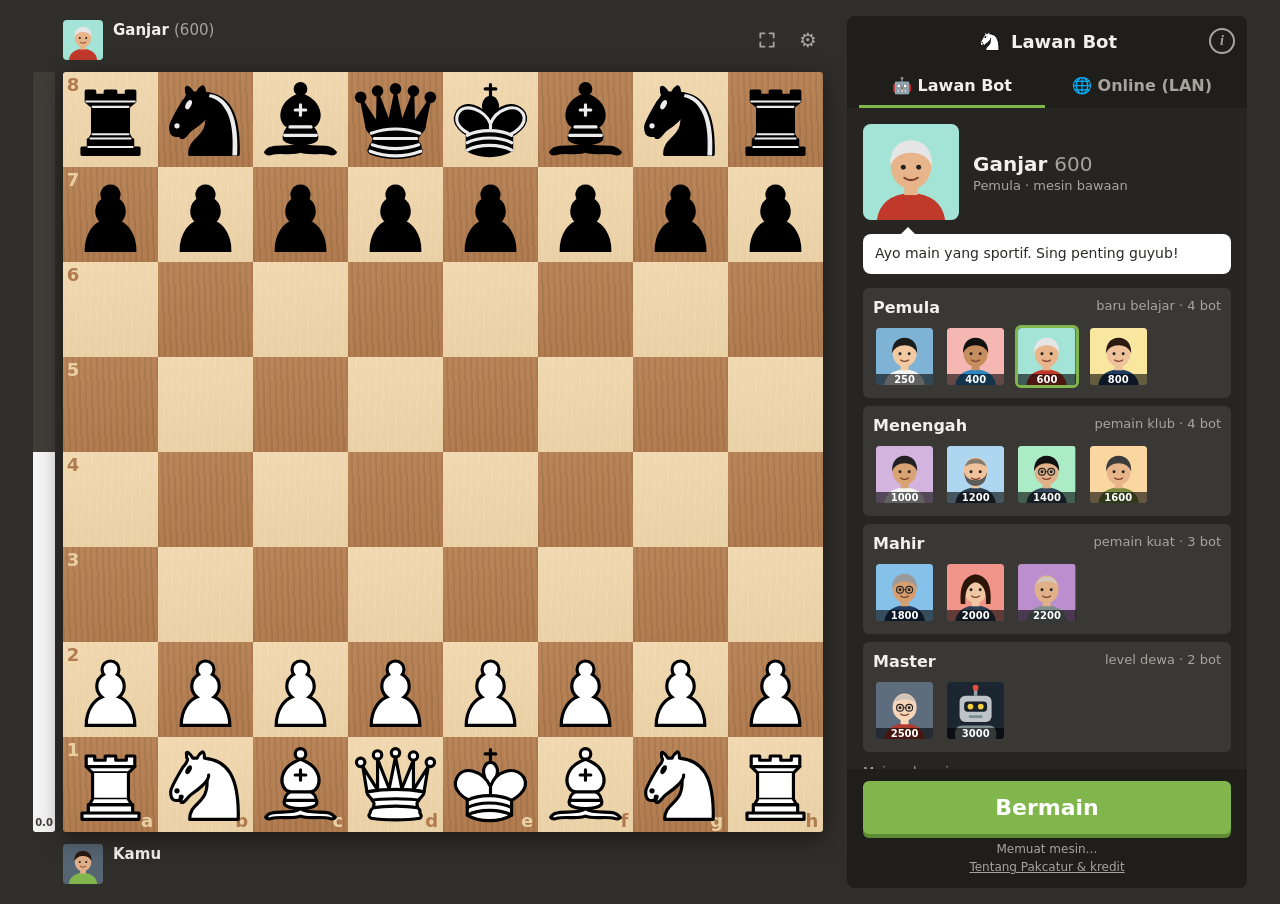
==== commit 769f7bff: "Tambah halaman Tentang Pakcatur Halaman terpisah (about.html + css/about.css, tanpa JavaScript) yang" ====
--- a/index.html
+++ b/index.html
@@ -20,7 +20,7 @@
   <meta property="og:image:height" content="630">
   <meta property="og:image:alt" content="Pakcatur: ikon kuda catur dan tulisan Main catur gratis di browser">
   <meta name="twitter:card" content="summary_large_image">
-  <link rel="stylesheet" href="css/style.css?v=8">
+  <link rel="stylesheet" href="css/style.css?v=12">
 </head>
 <body>
   <main class="app">
@@ -106,6 +106,7 @@
       <header class="panel-head">
         <img src="pieces/wN.svg" alt="" width="26" height="26">
         <h1 id="panelTitle">Lawan Bot</h1>
+        <a class="about-btn" id="btnAbout" href="about.html" target="_blank" rel="noopener" data-tip="Tentang game: mesin, pengembang &amp; sumber" data-key="I" aria-label="Tentang Pakcatur">i</a>
       </header>
       <div class="mode-tabs" id="modeTabs">
         <button data-tab="bot" class="active">🤖 Lawan Bot</button>
@@ -269,6 +270,7 @@
       <footer class="panel-foot">
         <button class="btn green big" id="btnPlay" data-tip="Mulai permainan melawan bot terpilih" data-key="Enter">Bermain</button>
         <div class="engine-info" id="engineInfo">Memuat mesin…</div>
+        <a class="about-link" href="about.html" target="_blank" rel="noopener">Tentang Pakcatur &amp; kredit</a>
       </footer>
     </aside>
   </main>
@@ -309,9 +311,9 @@
     </div>
   </div>
 
-  <script src="js/core.js?v=8"></script>
-  <script src="js/ai.js?v=8"></script>
-  <script src="engine/stockfish-src.js?v=8" defer></script>
-  <script src="js/app.js?v=8" defer></script>
+  <script src="js/core.js?v=12"></script>
+  <script src="js/ai.js?v=12"></script>
+  <script src="engine/stockfish-src.js?v=12" defer></script>
+  <script src="js/app.js?v=12" defer></script>
 </body>
 </html>
--- a/css/style.css
+++ b/css/style.css
@@ -479,6 +479,10 @@
 .progress div { height: 100%; width: 0; background: var(--green); transition: width .3s; }
 
 .coach { display: flex; gap: 10px; align-items: flex-start; background: #fff; color: #2b2a28; border-radius: 8px; padding: 10px 12px; min-height: 64px; }
+/* Saat mengulas, tinggi kotak penjelasan dan tempat tombol dibuat tetap supaya papan & grafik tidak loncat */
+#reviewContent .coach { height: 172px; }
+#reviewContent .coach-text { flex: 1; min-width: 0; max-height: 100%; overflow-y: auto; }
+#coachActions[hidden] { display: flex; visibility: hidden; }
 .coach-icon {
   flex-shrink: 0;
   width: 30px; height: 30px;
@@ -654,7 +658,7 @@
 .m-status { font-size: 13px; color: var(--muted); min-height: 18px; padding-left: 4px; }
 .m-status .dots::after { content: ""; animation: dots 1.2s steps(4) infinite; }
 
-.m-moves { align-items: center; width: 100%; padding: 6px 0; }
+.m-moves { align-items: center; gap: 6px; width: 100%; padding: 6px 0; }
 .m-strip {
   flex: 1;
   display: flex;
@@ -671,8 +675,18 @@
 .m-mv.current { background: #4b4847; box-shadow: inset 0 -2px 0 #fff; }
 .m-mv .cls-icon { margin-right: 4px; }
 .m-empty { color: var(--muted); margin: 0 auto; font-size: 14px; }
-.m-arrow { background: none; border: 0; color: var(--muted); font-size: 34px; line-height: 1; padding: 0 14px; }
-.m-arrow:active { color: var(--text); }
+.m-arrow {
+  flex-shrink: 0;
+  width: 46px; height: 40px;
+  display: flex; align-items: center; justify-content: center;
+  border: 0; border-radius: 8px;
+  background: var(--card);
+  color: var(--text);
+  font-size: 30px; font-weight: 700; line-height: 1;
+  padding: 0 0 4px;
+  box-shadow: 0 3px 0 rgba(0, 0, 0, .35);
+}
+.m-arrow:active { background: var(--card-hover); transform: translateY(2px); box-shadow: 0 1px 0 rgba(0, 0, 0, .35); }
 
 .m-toolbar {
   position: fixed;
@@ -863,3 +877,23 @@
 #btnFull svg { width: 20px; height: 20px; fill: none; stroke: currentColor; stroke-width: 2.2; stroke-linecap: round; stroke-linejoin: round; }
 #btnFull[hidden] { display: none; }
 @media (max-width: 760px) { #btnFull { display: none; } }
+
+/* ---------- Tombol "Tentang" ---------- */
+.panel-head { position: relative; }
+.about-btn {
+  position: absolute;
+  right: 12px;
+  top: 50%;
+  transform: translateY(-50%);
+  width: 26px;
+  height: 26px;
+  border-radius: 50%;
+  border: 2px solid var(--muted);
+  color: var(--muted);
+  font: italic 700 14px/22px Georgia, "Times New Roman", serif;
+  text-align: center;
+  text-decoration: none;
+}
+.about-btn:hover { color: var(--text); border-color: var(--text); }
+.about-link { display: block; margin-top: 4px; font-size: 12px; color: var(--muted); text-align: center; }
+.about-link:hover { color: var(--text); }
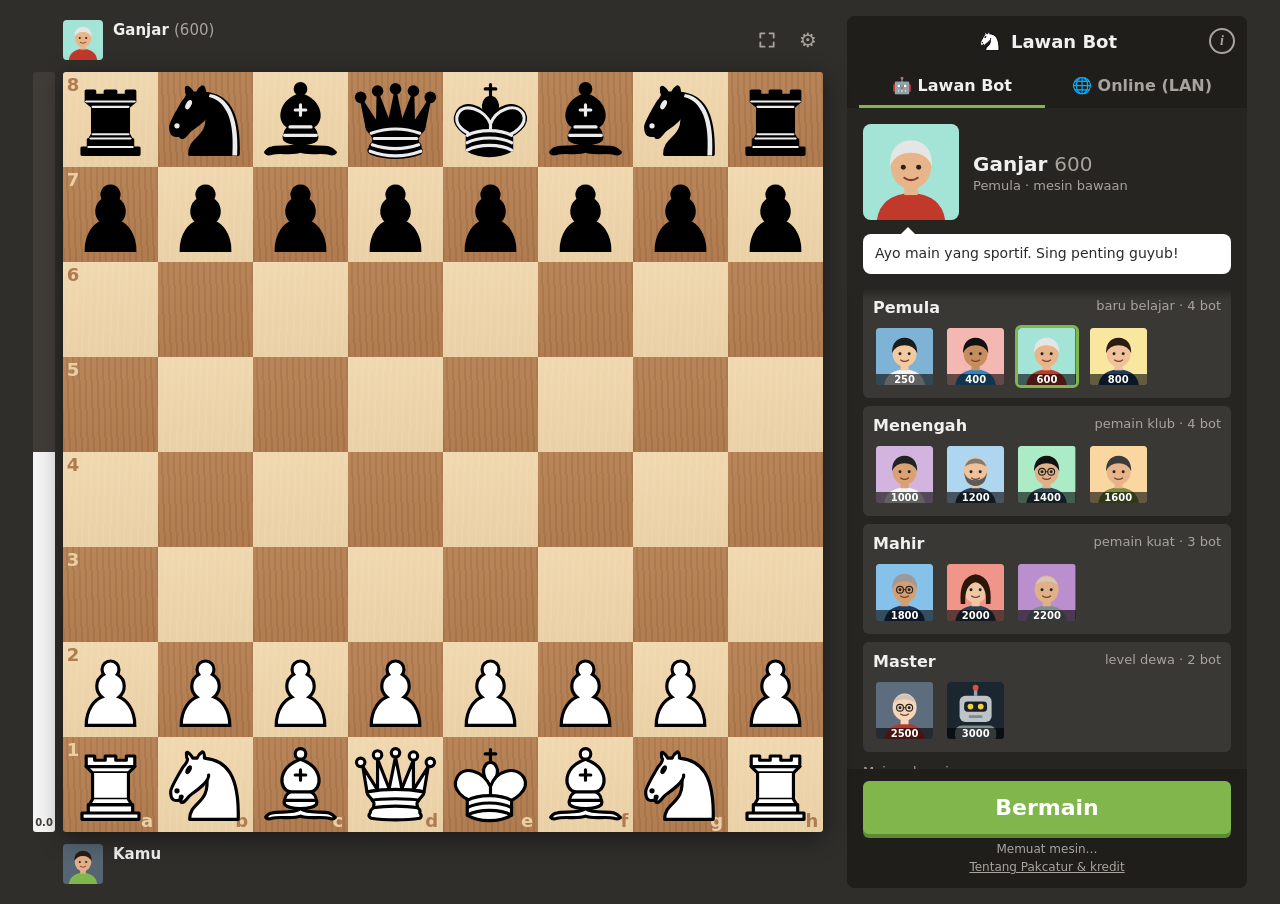
==== commit 3f27540f: "Bot terpilih menempel di atas daftar bot, tambah README - Kartu bot terpilih (avatar, nama, sapaan) " ====
--- a/index.html
+++ b/index.html
@@ -20,7 +20,7 @@
   <meta property="og:image:height" content="630">
   <meta property="og:image:alt" content="Pakcatur: ikon kuda catur dan tulisan Main catur gratis di browser">
   <meta name="twitter:card" content="summary_large_image">
-  <link rel="stylesheet" href="css/style.css?v=12">
+  <link rel="stylesheet" href="css/style.css?v=13">
 </head>
 <body>
   <main class="app">
@@ -115,14 +115,17 @@
 
       <!-- Tahap pilih bot -->
       <div class="panel-body" id="setupView">
-        <div class="bot-hero">
-          <div class="avatar huge" id="heroAvatar"></div>
-          <div>
-            <div class="hero-name"><span id="heroName"></span> <span class="rating" id="heroRating"></span></div>
-            <div class="hero-level" id="heroLevel"></div>
-          </div>
-        </div>
-        <div class="bubble" id="heroQuote"></div>
+        <!-- Bot terpilih tetap terlihat saat daftar bot digulir -->
+        <div class="hero-sticky" id="heroSticky">
+          <div class="bot-hero">
+            <div class="avatar huge" id="heroAvatar"></div>
+            <div>
+              <div class="hero-name"><span id="heroName"></span> <span class="rating" id="heroRating"></span></div>
+              <div class="hero-level" id="heroLevel"></div>
+            </div>
+          </div>
+          <div class="bubble" id="heroQuote"></div>
+        </div>
         <div class="bot-groups" id="botGroups"></div>
 
         <div class="options">
@@ -311,9 +314,9 @@
     </div>
   </div>
 
-  <script src="js/core.js?v=12"></script>
-  <script src="js/ai.js?v=12"></script>
-  <script src="engine/stockfish-src.js?v=12" defer></script>
-  <script src="js/app.js?v=12" defer></script>
+  <script src="js/core.js?v=13"></script>
+  <script src="js/ai.js?v=13"></script>
+  <script src="engine/stockfish-src.js?v=13" defer></script>
+  <script src="js/app.js?v=13" defer></script>
 </body>
 </html>
--- a/css/style.css
+++ b/css/style.css
@@ -897,3 +897,31 @@
 .about-btn:hover { color: var(--text); border-color: var(--text); }
 .about-link { display: block; margin-top: 4px; font-size: 12px; color: var(--muted); text-align: center; }
 .about-link:hover { color: var(--text); }
+
+/* ---------- Bot terpilih menempel di atas daftar bot ---------- */
+.hero-sticky {
+  position: sticky;
+  /* minus padding panel, supaya tidak ada celah di atas */
+  top: -16px;
+  z-index: 4;
+  margin: -16px -16px 0;
+  padding: 16px 16px 2px;
+  background: var(--panel);
+}
+/* Bayangan halus supaya daftar bot terlihat "lewat di bawah" */
+.hero-sticky::after {
+  content: "";
+  position: absolute;
+  left: 0; right: 0; bottom: -12px;
+  height: 12px;
+  background: linear-gradient(var(--panel), transparent);
+  pointer-events: none;
+}
+.hero-sticky .bubble { margin-bottom: 12px; }
+
+@media (max-width: 760px) {
+  /* overflow:hidden pada panel membuat elemen sticky tidak bisa menempel */
+  .panel { overflow: visible; }
+  .hero-sticky .avatar.huge { width: 64px; height: 64px; }
+  .hero-sticky .bubble { margin: 10px 0; }
+}
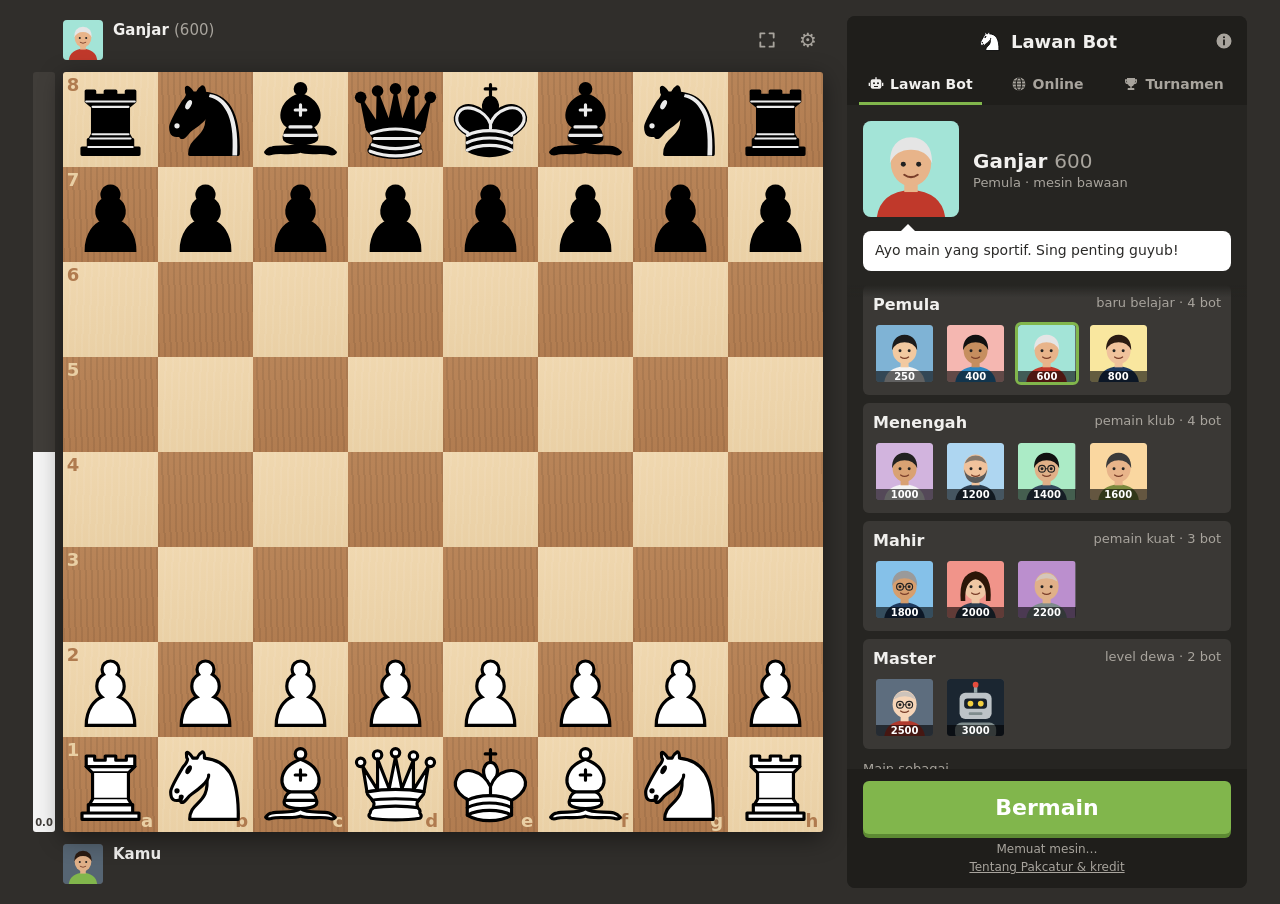
==== commit 45210edf: "Tambah tab Turnamen (sistem gugur), ikon solid, dan opsi Matikan petunjuk Turnamen: - Siapa saja bis" ====
--- a/index.html
+++ b/index.html
@@ -20,7 +20,7 @@
   <meta property="og:image:height" content="630">
   <meta property="og:image:alt" content="Pakcatur: ikon kuda catur dan tulisan Main catur gratis di browser">
   <meta name="twitter:card" content="summary_large_image">
-  <link rel="stylesheet" href="css/style.css?v=13">
+  <link rel="stylesheet" href="css/style.css?v=15">
 </head>
 <body>
   <main class="app">
@@ -106,11 +106,12 @@
       <header class="panel-head">
         <img src="pieces/wN.svg" alt="" width="26" height="26">
         <h1 id="panelTitle">Lawan Bot</h1>
-        <a class="about-btn" id="btnAbout" href="about.html" target="_blank" rel="noopener" data-tip="Tentang game: mesin, pengembang &amp; sumber" data-key="I" aria-label="Tentang Pakcatur">i</a>
+        <a class="about-btn" id="btnAbout" href="about.html" target="_blank" rel="noopener" data-tip="Tentang game: mesin, pengembang &amp; sumber" data-key="I" aria-label="Tentang Pakcatur"><svg viewBox="0 0 24 24" aria-hidden="true"><path fill-rule="evenodd" d="M12 2a10 10 0 1 0 0 20 10 10 0 0 0 0-20zm-1.2 8h2.4v7.5h-2.4zM12 5.6a1.4 1.4 0 1 0 0 2.8 1.4 1.4 0 0 0 0-2.8z"/></svg></a>
       </header>
       <div class="mode-tabs" id="modeTabs">
-        <button data-tab="bot" class="active">🤖 Lawan Bot</button>
-        <button data-tab="online">🌐 Online (LAN)</button>
+        <button data-tab="bot" class="active"><svg class="ico" viewBox="0 0 24 24" aria-hidden="true"><path fill-rule="evenodd" d="M11 2h2v3h4a3 3 0 0 1 3 3v8a3 3 0 0 1-3 3H7a3 3 0 0 1-3-3V8a3 3 0 0 1 3-3h4zM9 9.5a1.5 1.5 0 1 0 0 3 1.5 1.5 0 0 0 0-3zm6 0a1.5 1.5 0 1 0 0 3 1.5 1.5 0 0 0 0-3zM9 15h6v1.5H9zM1 10h2v5H1zm20 0h2v5h-2z"/></svg>Lawan Bot</button>
+        <button data-tab="online"><svg class="ico" viewBox="0 0 24 24" aria-hidden="true"><mask id="icoGlobe"><circle cx="12" cy="12" r="10" fill="#fff"/><g fill="none" stroke="#000" stroke-width="1.6"><ellipse cx="12" cy="12" rx="4" ry="9.2"/><path d="M2 12h20M3.5 7.5h17M3.5 16.5h17"/></g></mask><circle cx="12" cy="12" r="10" mask="url(#icoGlobe)"/></svg>Online</button>
+        <button data-tab="tour"><svg class="ico" viewBox="0 0 24 24" aria-hidden="true"><path fill-rule="evenodd" d="M6 3h12v2h3v3a4.5 4.5 0 0 1-4.4 4.5 5 5 0 0 1-3.6 3.4V18h3a1 1 0 0 1 1 1v2H7v-2a1 1 0 0 1 1-1h3v-2.1a5 5 0 0 1-3.6-3.4A4.5 4.5 0 0 1 3 8V5h3zM5 7v1a2.5 2.5 0 0 0 1.4 2.2A5 5 0 0 1 6 8.5V7zm13 0v1.5q0 .9-.4 1.7A2.5 2.5 0 0 0 19 8V7z"/></svg>Turnamen</button>
       </div>
 
       <!-- Tahap pilih bot -->
@@ -146,7 +147,8 @@
           <label class="check"><input type="checkbox" id="optHints" checked> Tampilkan langkah yang sah</label>
           <label class="check"><input type="checkbox" id="optEval" checked> Tampilkan bar evaluasi</label>
           <label class="check"><input type="checkbox" id="optSound" checked> Suara</label>
-          <button class="btn wide" id="btnTheme" data-tip="Ganti tema papan &amp; set bidak" data-key="T">🎨 Tema Papan &amp; Bidak</button>
+          <label class="check"><input type="checkbox" id="optNoHint"> Matikan petunjuk</label>
+          <button class="btn wide" id="btnTheme" data-tip="Ganti tema papan &amp; set bidak" data-key="T"><svg class="ico" viewBox="0 0 24 24" aria-hidden="true"><path fill-rule="evenodd" d="M12 2a10 10 0 0 0 0 20 2 2 0 0 0 1.5-3.3 2 2 0 0 1 1.5-3.3h2.4a4.6 4.6 0 0 0 4.6-4.6C22 5.9 17.5 2 12 2zM6.5 10a1.5 1.5 0 1 0 0 3 1.5 1.5 0 0 0 0-3zm3-4a1.5 1.5 0 1 0 0 3 1.5 1.5 0 0 0 0-3zm5 0a1.5 1.5 0 1 0 0 3 1.5 1.5 0 0 0 0-3zm3 4a1.5 1.5 0 1 0 0 3 1.5 1.5 0 0 0 0-3z"/></svg>Tema Papan &amp; Bidak</button>
         </div>
       </div>
 
@@ -196,6 +198,42 @@
         </div>
       </div>
 
+      <!-- Turnamen sistem gugur -->
+      <div class="panel-body" id="tourView" hidden>
+        <div id="tvOffline" class="ol-offline">
+          <b>Turnamen butuh server.</b>
+          <p>Buka game lewat alamat server (misalnya <code>https://pakcatur.my.id</code>), bukan langsung dari file.</p>
+        </div>
+        <div id="tvMain" hidden>
+          <div id="tvListPage">
+            <div class="opt-label">Nama kamu</div>
+            <input class="text-input" id="tvName" maxlength="20" autocomplete="off">
+            <div class="ol-head">Buat Turnamen</div>
+            <input class="text-input" id="tvTourName" maxlength="20" placeholder="Nama turnamen (opsional)" autocomplete="off">
+            <div class="opt-label">Waktu tiap permainan</div>
+            <select id="tvTime">
+              <option value="180+2">3 menit | +2 detik</option>
+              <option value="300+0">5 menit</option>
+              <option value="600+0">10 menit</option>
+              <option value="900+10">15 menit | +10 detik</option>
+            </select>
+            <button class="btn green wide" id="tvCreate">Buat Turnamen</button>
+            <div class="ol-head">Daftar Turnamen</div>
+            <div id="tvList"></div>
+            <p class="tv-note">Sistem gugur: yang kalah tersingkir, pemenang maju sampai final. Kalau seri, main ulang dengan warna ditukar. Setelah 3× seri, pemenang diundi.</p>
+          </div>
+          <div id="tvDetail" hidden>
+            <button class="btn tv-back" id="tvBack">← Semua turnamen</button>
+            <div class="tv-title" id="tvTitle"></div>
+            <div class="tv-sub" id="tvSub"></div>
+            <div class="tv-banner" id="tvBanner"></div>
+            <div class="btn-row" id="tvActions"></div>
+            <div id="tvPlayers"></div>
+            <div class="tv-bracket" id="tvBracket"></div>
+          </div>
+        </div>
+      </div>
+
       <!-- Tahap bermain -->
       <div class="panel-body" id="gameView" hidden>
         <div class="bot-chat">
@@ -300,6 +338,14 @@
     </div>
   </div>
 
+  <div class="modal" id="hintOffModal" hidden>
+    <div class="modal-card small-card" role="alertdialog" aria-labelledby="hintOffTitle">
+      <h2 id="hintOffTitle">Petunjuk dimatikan</h2>
+      <p>Kamu memilih bermain tanpa petunjuk. Untuk mengaktifkannya lagi, keluar dari permainan, lalu hapus centang <b>Matikan petunjuk</b> di menu Lawan Bot.</p>
+      <button class="btn green wide" id="hintOffOk">Mengerti</button>
+    </div>
+  </div>
+
   <div class="modal" id="settingsModal" hidden>
     <div class="modal-card" role="dialog" aria-label="Tema papan dan bidak">
       <button class="close-x" id="btnCloseSettings" title="Tutup">✕</button>
@@ -314,9 +360,9 @@
     </div>
   </div>
 
-  <script src="js/core.js?v=13"></script>
-  <script src="js/ai.js?v=13"></script>
-  <script src="engine/stockfish-src.js?v=13" defer></script>
-  <script src="js/app.js?v=13" defer></script>
+  <script src="js/core.js?v=15"></script>
+  <script src="js/ai.js?v=15"></script>
+  <script src="engine/stockfish-src.js?v=15" defer></script>
+  <script src="js/app.js?v=15" defer></script>
 </body>
 </html>
--- a/css/style.css
+++ b/css/style.css
@@ -763,16 +763,27 @@
 }
 
 /* ---------- Online (LAN) ---------- */
-.mode-tabs { display: grid; grid-template-columns: 1fr 1fr; background: var(--panel-2); padding: 0 12px; gap: 4px; }
+.mode-tabs { display: grid; grid-template-columns: repeat(3, 1fr); background: var(--panel-2); padding: 0 12px; gap: 4px; }
 .mode-tabs button {
   border: 0;
   background: none;
-  padding: 10px 6px;
+  padding: 10px 2px;
   font-weight: 700;
+  font-size: 14px;
+  white-space: nowrap;
   color: var(--muted);
   border-bottom: 3px solid transparent;
 }
 .mode-tabs button.active { color: var(--text); border-bottom-color: var(--green); }
+/* Ikon solid (warna mengikuti teks) */
+.ico { width: 16px; height: 16px; fill: currentColor; flex-shrink: 0; }
+.mode-tabs button, #btnTheme { display: flex; align-items: center; justify-content: center; gap: 6px; }
+.tv-icon .ico { width: 22px; height: 22px; color: #e8b923; }
+.tv-title { display: flex; align-items: center; gap: 6px; }
+.tv-title .ico { width: 20px; height: 20px; color: #e8b923; }
+.small-card { width: min(380px, 100%); }
+.small-card p { margin: 0; line-height: 1.5; color: var(--muted); }
+.small-card p b { color: var(--text); }
 .text-input {
   width: 100%;
   padding: 10px 12px;
@@ -798,6 +809,34 @@
 .ol-offline { line-height: 1.5; font-size: 14px; }
 .ol-offline pre { background: var(--panel-2); padding: 10px 12px; border-radius: 6px; font-size: 13px; }
 .ol-chat { display: flex; gap: 6px; margin-top: 10px; }
+
+/* ---------- Turnamen ---------- */
+.tv-icon { width: 40px; height: 40px; flex-shrink: 0; display: grid; place-items: center; background: var(--panel-2); border-radius: 6px; }
+.ol-room.tv-mine { box-shadow: inset 3px 0 0 var(--green); }
+.tv-note { color: var(--muted); font-size: 12px; line-height: 1.5; margin: 12px 0 0; }
+.btn.tv-back { width: auto; padding: 6px 10px; font-size: 13px; margin-bottom: 12px; }
+.tv-title { font-size: 18px; font-weight: 800; overflow-wrap: anywhere; }
+.tv-sub { color: var(--muted); font-size: 12px; margin-top: 2px; }
+.tv-banner { background: var(--card); border-radius: 6px; padding: 10px 12px; margin-top: 12px; font-size: 14px; line-height: 1.45; }
+#tvActions { grid-template-columns: repeat(auto-fit, minmax(110px, 1fr)); }
+.tv-players { display: flex; flex-wrap: wrap; gap: 6px; }
+.tv-chip { display: flex; align-items: center; gap: 6px; background: var(--card); border-radius: 999px; padding: 3px 10px 3px 3px; font-size: 13px; max-width: 100%; }
+.tv-chip .avatar { width: 24px; height: 24px; flex-shrink: 0; }
+.tv-chip.me { box-shadow: inset 0 0 0 2px var(--green); }
+.tv-bracket { display: flex; gap: 10px; overflow-x: auto; margin-top: 16px; padding-bottom: 6px; }
+.tv-round { flex: 0 0 128px; display: flex; flex-direction: column; }
+.tv-round-label { font-size: 12px; font-weight: 700; color: var(--muted); text-transform: uppercase; letter-spacing: .04em; margin-bottom: 6px; }
+.tv-matches { flex: 1; display: flex; flex-direction: column; justify-content: space-around; gap: 8px; }
+.tv-match { background: var(--card); border-radius: 6px; overflow: hidden; font-size: 13px; }
+.tv-match.live { box-shadow: inset 0 0 0 2px var(--green); }
+.tv-p { padding: 6px 8px; white-space: nowrap; overflow: hidden; text-overflow: ellipsis; }
+.tv-p + .tv-p { border-top: 1px solid var(--panel-2); }
+.tv-p.win { font-weight: 800; color: var(--green); }
+.tv-p.lose { color: var(--muted); text-decoration: line-through; }
+.tv-p.me { background: rgba(129, 182, 76, .14); }
+.tv-p.empty { color: var(--muted); font-style: italic; }
+.tv-note-sm { font-size: 11px; color: var(--muted); padding: 3px 8px 5px; background: var(--panel-2); }
+.tv-live { color: var(--green); font-weight: 700; }
 .ol-chat .btn { padding: 8px 12px; }
 .offer-bar {
   position: fixed;
@@ -882,19 +921,16 @@
 .panel-head { position: relative; }
 .about-btn {
   position: absolute;
-  right: 12px;
+  right: 14px;
   top: 50%;
   transform: translateY(-50%);
-  width: 26px;
-  height: 26px;
-  border-radius: 50%;
-  border: 2px solid var(--muted);
+  width: 18px;
+  height: 18px;
   color: var(--muted);
-  font: italic 700 14px/22px Georgia, "Times New Roman", serif;
-  text-align: center;
-  text-decoration: none;
-}
-.about-btn:hover { color: var(--text); border-color: var(--text); }
+  display: flex;
+}
+.about-btn svg { width: 100%; height: 100%; fill: currentColor; }
+.about-btn:hover { color: var(--text); }
 .about-link { display: block; margin-top: 4px; font-size: 12px; color: var(--muted); text-align: center; }
 .about-link:hover { color: var(--text); }
 
